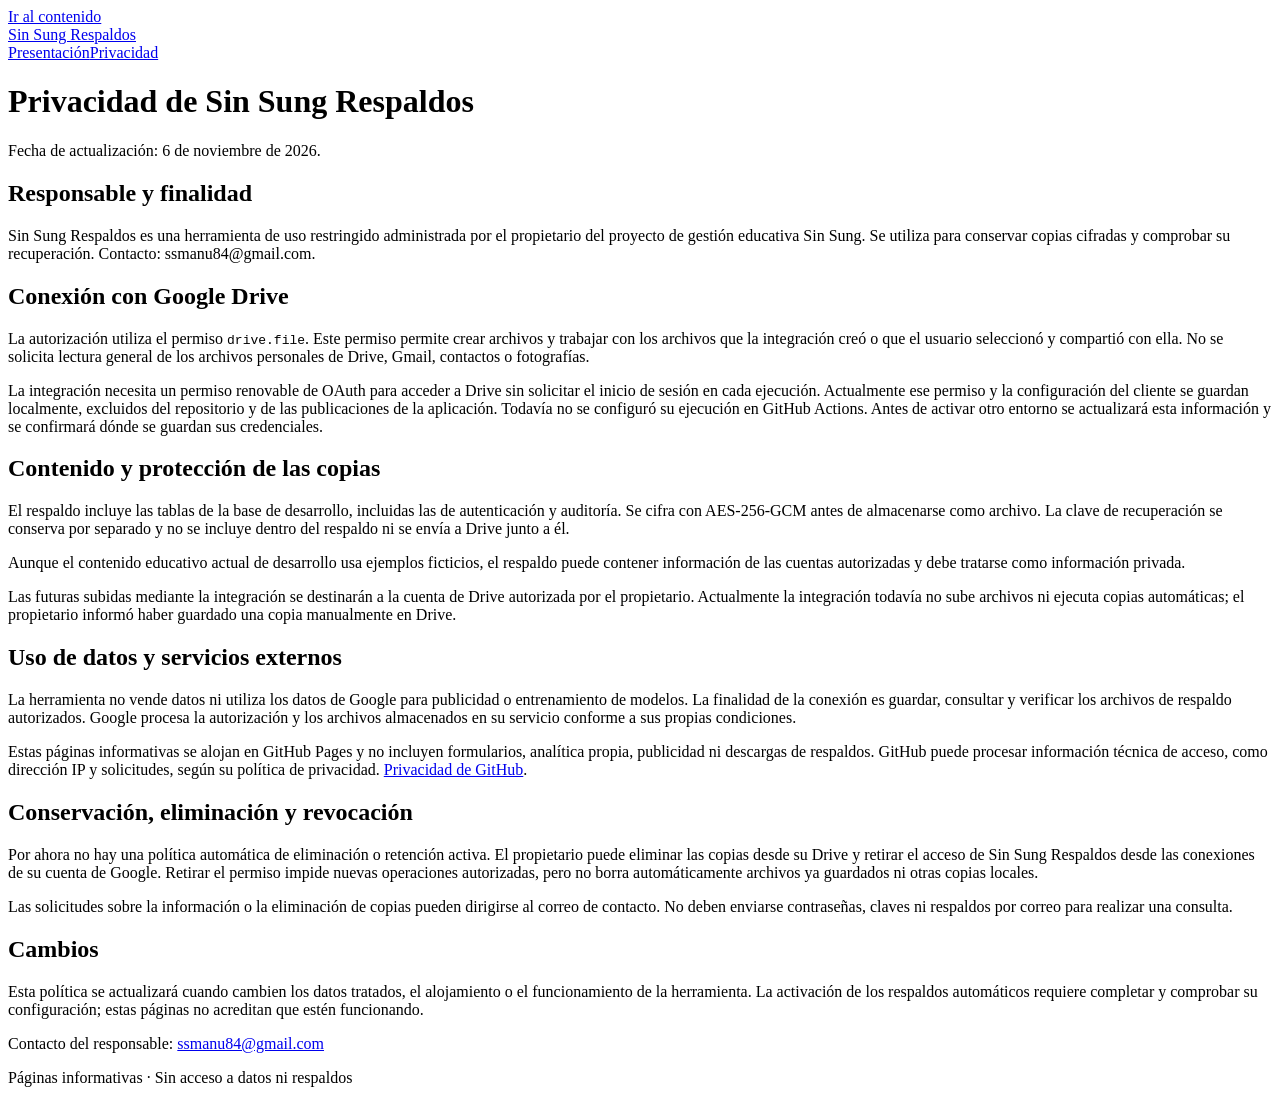
==== privacidad/index.html @ 70606180 "Publicar información y privacidad de Sin Sung Respaldos" ====
<!doctype html>
<html lang="es"><head><meta charset="utf-8"><meta name="viewport" content="width=device-width, initial-scale=1"><meta name="description" content="Información y privacidad de la herramienta privada Sin Sung Respaldos."><meta name="referrer" content="strict-origin-when-cross-origin"><title>Privacidad · Sin Sung Respaldos</title><link rel="stylesheet" href="../styles.css"></head>
<body><a class="skip" href="#contenido">Ir al contenido</a><header><a class="brand" href="../">Sin Sung Respaldos</a><nav aria-label="Información"><a href="../" >Presentación</a><a href="../privacidad/" aria-current="page">Privacidad</a></nav></header><main id="contenido"><h1>Privacidad de Sin Sung Respaldos</h1>
<p>Fecha de actualización: 6 de noviembre de 2026.</p>
<h2>Responsable y finalidad</h2>
<p>Sin Sung Respaldos es una herramienta de uso restringido administrada por el propietario del proyecto de gestión educativa Sin Sung. Se utiliza para conservar copias cifradas y comprobar su recuperación. Contacto: ssmanu84@gmail.com.</p>
<h2>Conexión con Google Drive</h2>
<p>La autorización utiliza el permiso <code>drive.file</code>. Este permiso permite crear archivos y trabajar con los archivos que la integración creó o que el usuario seleccionó y compartió con ella. No se solicita lectura general de los archivos personales de Drive, Gmail, contactos o fotografías.</p>
<p>La integración necesita un permiso renovable de OAuth para acceder a Drive sin solicitar el inicio de sesión en cada ejecución. Actualmente ese permiso y la configuración del cliente se guardan localmente, excluidos del repositorio y de las publicaciones de la aplicación. Todavía no se configuró su ejecución en GitHub Actions. Antes de activar otro entorno se actualizará esta información y se confirmará dónde se guardan sus credenciales.</p>
<h2>Contenido y protección de las copias</h2>
<p>El respaldo incluye las tablas de la base de desarrollo, incluidas las de autenticación y auditoría. Se cifra con AES-256-GCM antes de almacenarse como archivo. La clave de recuperación se conserva por separado y no se incluye dentro del respaldo ni se envía a Drive junto a él.</p>
<p>Aunque el contenido educativo actual de desarrollo usa ejemplos ficticios, el respaldo puede contener información de las cuentas autorizadas y debe tratarse como información privada.</p>
<p>Las futuras subidas mediante la integración se destinarán a la cuenta de Drive autorizada por el propietario. Actualmente la integración todavía no sube archivos ni ejecuta copias automáticas; el propietario informó haber guardado una copia manualmente en Drive.</p>
<h2>Uso de datos y servicios externos</h2>
<p>La herramienta no vende datos ni utiliza los datos de Google para publicidad o entrenamiento de modelos. La finalidad de la conexión es guardar, consultar y verificar los archivos de respaldo autorizados. Google procesa la autorización y los archivos almacenados en su servicio conforme a sus propias condiciones.</p>
<p>Estas páginas informativas se alojan en GitHub Pages y no incluyen formularios, analítica propia, publicidad ni descargas de respaldos. GitHub puede procesar información técnica de acceso, como dirección IP y solicitudes, según su política de privacidad. <a href="https://docs.github.com/en/site-policy/privacy-policies/github-general-privacy-statement">Privacidad de GitHub</a>.</p>
<h2>Conservación, eliminación y revocación</h2>
<p>Por ahora no hay una política automática de eliminación o retención activa. El propietario puede eliminar las copias desde su Drive y retirar el acceso de Sin Sung Respaldos desde las conexiones de su cuenta de Google. Retirar el permiso impide nuevas operaciones autorizadas, pero no borra automáticamente archivos ya guardados ni otras copias locales.</p>
<p>Las solicitudes sobre la información o la eliminación de copias pueden dirigirse al correo de contacto. No deben enviarse contraseñas, claves ni respaldos por correo para realizar una consulta.</p>
<h2>Cambios</h2>
<p>Esta política se actualizará cuando cambien los datos tratados, el alojamiento o el funcionamiento de la herramienta. La activación de los respaldos automáticos requiere completar y comprobar su configuración; estas páginas no acreditan que estén funcionando.</p></main><footer><p>Contacto del responsable: <a href="mailto:ssmanu84@gmail.com">ssmanu84@gmail.com</a></p><p>Páginas informativas · Sin acceso a datos ni respaldos</p></footer></body></html>
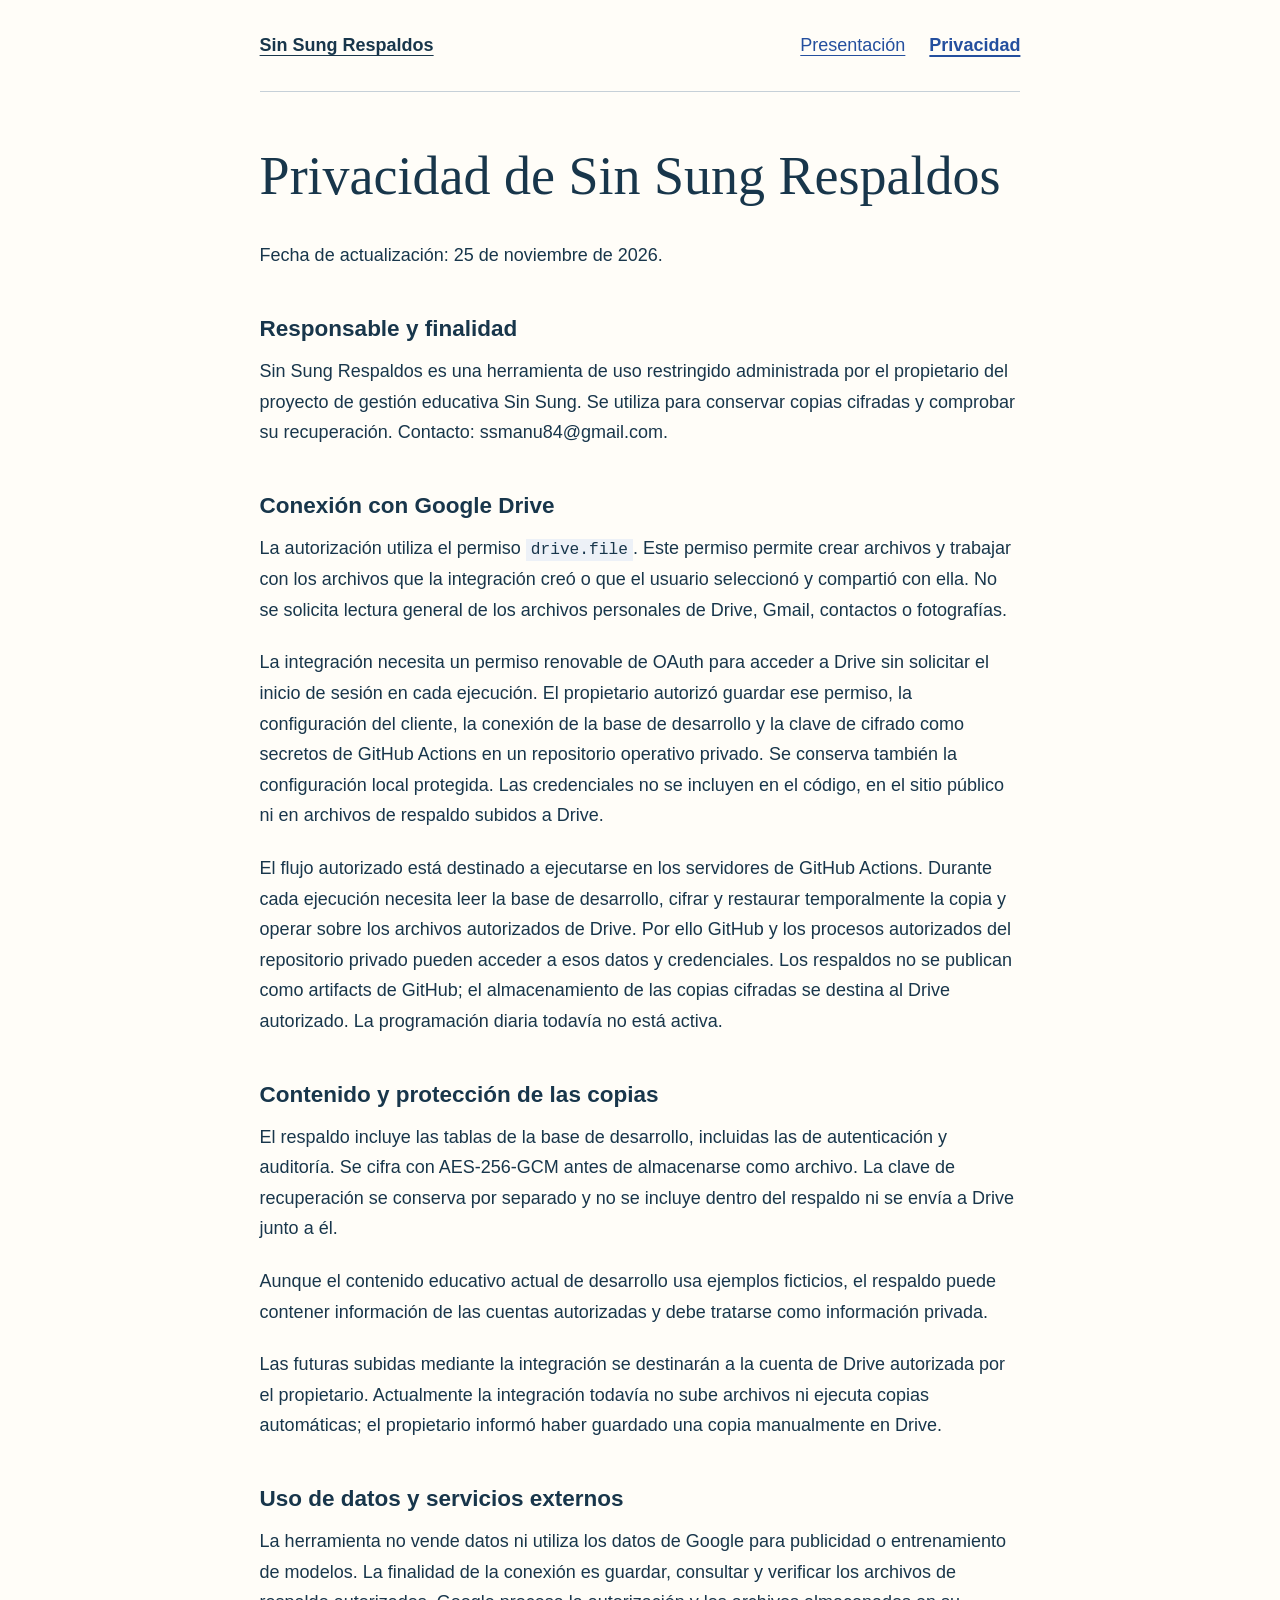
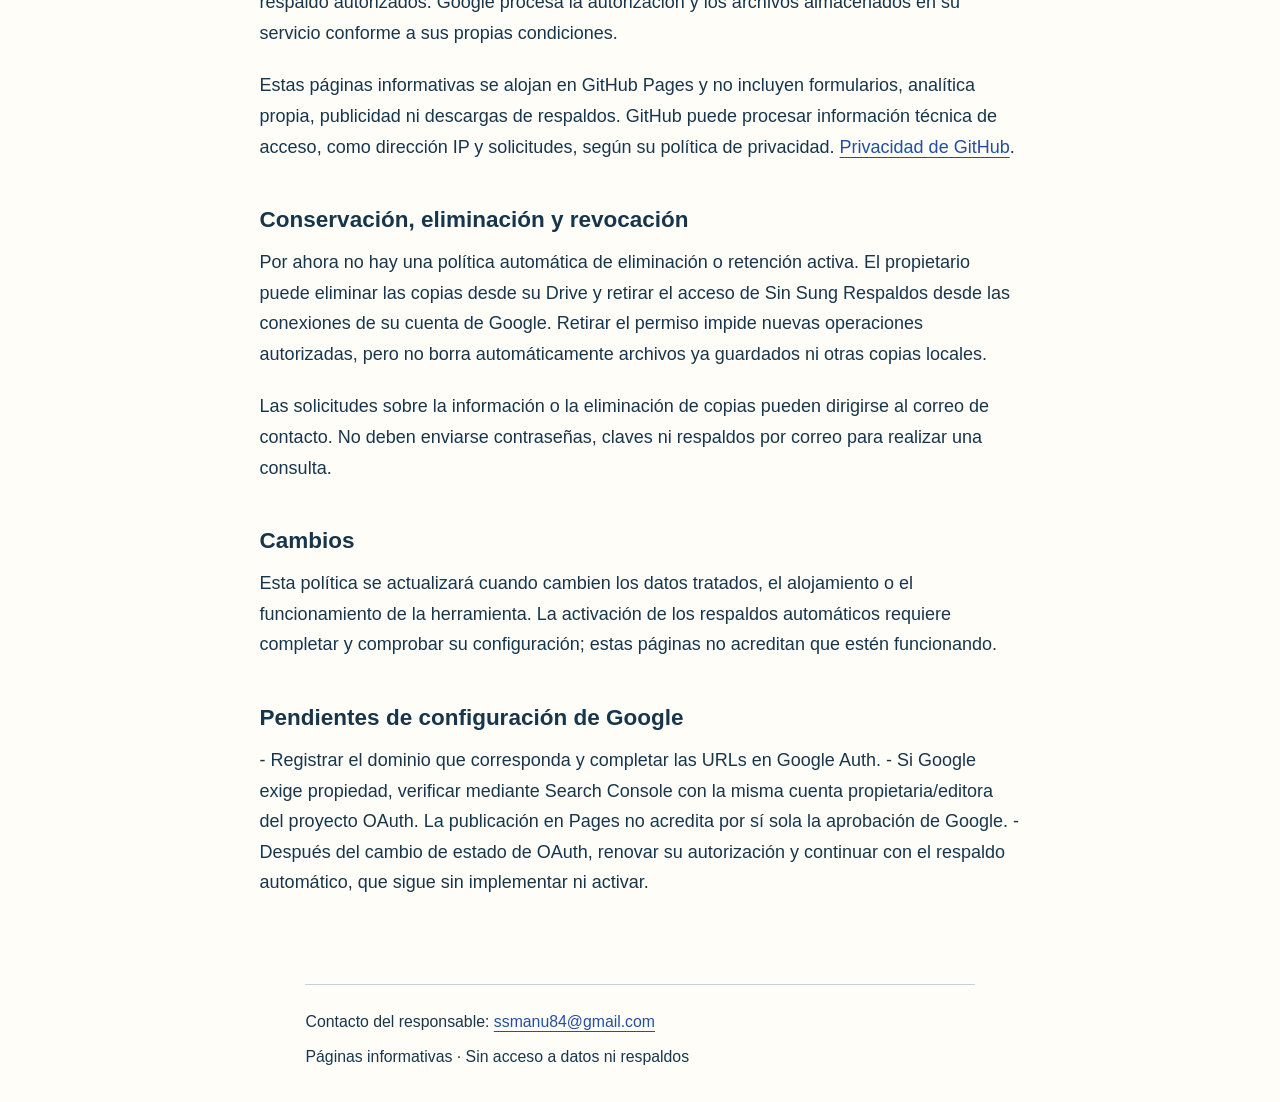
==== commit 1a9dce04: "Informar del procesamiento autorizado de respaldos en GitHub Actions" ====
--- a/privacidad/index.html
+++ b/privacidad/index.html
@@ -1,12 +1,13 @@
 <!doctype html>
 <html lang="es"><head><meta charset="utf-8"><meta name="viewport" content="width=device-width, initial-scale=1"><meta name="description" content="Información y privacidad de la herramienta privada Sin Sung Respaldos."><meta name="referrer" content="strict-origin-when-cross-origin"><title>Privacidad · Sin Sung Respaldos</title><link rel="stylesheet" href="../styles.css"></head>
 <body><a class="skip" href="#contenido">Ir al contenido</a><header><a class="brand" href="../">Sin Sung Respaldos</a><nav aria-label="Información"><a href="../" >Presentación</a><a href="../privacidad/" aria-current="page">Privacidad</a></nav></header><main id="contenido"><h1>Privacidad de Sin Sung Respaldos</h1>
-<p>Fecha de actualización: 6 de noviembre de 2026.</p>
+<p>Fecha de actualización: 25 de noviembre de 2026.</p>
 <h2>Responsable y finalidad</h2>
 <p>Sin Sung Respaldos es una herramienta de uso restringido administrada por el propietario del proyecto de gestión educativa Sin Sung. Se utiliza para conservar copias cifradas y comprobar su recuperación. Contacto: ssmanu84@gmail.com.</p>
 <h2>Conexión con Google Drive</h2>
 <p>La autorización utiliza el permiso <code>drive.file</code>. Este permiso permite crear archivos y trabajar con los archivos que la integración creó o que el usuario seleccionó y compartió con ella. No se solicita lectura general de los archivos personales de Drive, Gmail, contactos o fotografías.</p>
-<p>La integración necesita un permiso renovable de OAuth para acceder a Drive sin solicitar el inicio de sesión en cada ejecución. Actualmente ese permiso y la configuración del cliente se guardan localmente, excluidos del repositorio y de las publicaciones de la aplicación. Todavía no se configuró su ejecución en GitHub Actions. Antes de activar otro entorno se actualizará esta información y se confirmará dónde se guardan sus credenciales.</p>
+<p>La integración necesita un permiso renovable de OAuth para acceder a Drive sin solicitar el inicio de sesión en cada ejecución. El propietario autorizó guardar ese permiso, la configuración del cliente, la conexión de la base de desarrollo y la clave de cifrado como secretos de GitHub Actions en un repositorio operativo privado. Se conserva también la configuración local protegida. Las credenciales no se incluyen en el código, en el sitio público ni en archivos de respaldo subidos a Drive.</p>
+<p>El flujo autorizado está destinado a ejecutarse en los servidores de GitHub Actions. Durante cada ejecución necesita leer la base de desarrollo, cifrar y restaurar temporalmente la copia y operar sobre los archivos autorizados de Drive. Por ello GitHub y los procesos autorizados del repositorio privado pueden acceder a esos datos y credenciales. Los respaldos no se publican como artifacts de GitHub; el almacenamiento de las copias cifradas se destina al Drive autorizado. La programación diaria todavía no está activa.</p>
 <h2>Contenido y protección de las copias</h2>
 <p>El respaldo incluye las tablas de la base de desarrollo, incluidas las de autenticación y auditoría. Se cifra con AES-256-GCM antes de almacenarse como archivo. La clave de recuperación se conserva por separado y no se incluye dentro del respaldo ni se envía a Drive junto a él.</p>
 <p>Aunque el contenido educativo actual de desarrollo usa ejemplos ficticios, el respaldo puede contener información de las cuentas autorizadas y debe tratarse como información privada.</p>
@@ -18,4 +19,8 @@
 <p>Por ahora no hay una política automática de eliminación o retención activa. El propietario puede eliminar las copias desde su Drive y retirar el acceso de Sin Sung Respaldos desde las conexiones de su cuenta de Google. Retirar el permiso impide nuevas operaciones autorizadas, pero no borra automáticamente archivos ya guardados ni otras copias locales.</p>
 <p>Las solicitudes sobre la información o la eliminación de copias pueden dirigirse al correo de contacto. No deben enviarse contraseñas, claves ni respaldos por correo para realizar una consulta.</p>
 <h2>Cambios</h2>
-<p>Esta política se actualizará cuando cambien los datos tratados, el alojamiento o el funcionamiento de la herramienta. La activación de los respaldos automáticos requiere completar y comprobar su configuración; estas páginas no acreditan que estén funcionando.</p></main><footer><p>Contacto del responsable: <a href="mailto:ssmanu84@gmail.com">ssmanu84@gmail.com</a></p><p>Páginas informativas · Sin acceso a datos ni respaldos</p></footer></body></html>
+<p>Esta política se actualizará cuando cambien los datos tratados, el alojamiento o el funcionamiento de la herramienta. La activación de los respaldos automáticos requiere completar y comprobar su configuración; estas páginas no acreditan que estén funcionando.</p>
+<h2>Pendientes de configuración de Google</h2>
+<p>- Registrar el dominio que corresponda y completar las URLs en Google Auth.
+- Si Google exige propiedad, verificar mediante Search Console con la misma cuenta propietaria/editora del proyecto OAuth. La publicación en Pages no acredita por sí sola la aprobación de Google.
+- Después del cambio de estado de OAuth, renovar su autorización y continuar con el respaldo automático, que sigue sin implementar ni activar.</p></main><footer><p>Contacto del responsable: <a href="mailto:ssmanu84@gmail.com">ssmanu84@gmail.com</a></p><p>Páginas informativas · Sin acceso a datos ni respaldos</p></footer></body></html>
--- a/styles.css
+++ b/styles.css
@@ -0,0 +1 @@
+*{box-sizing:border-box}html{color-scheme:light;background:#fffdf8;color:#18364b;font-family:Arial,Helvetica,sans-serif;font-size:18px;line-height:1.7}body{margin:0}header,main,footer{width:min(100% - 48px,76ch);margin-inline:auto}header{padding-block:30px;display:flex;gap:24px;align-items:center;justify-content:space-between;border-bottom:1px solid #c6d0d8}.brand{font-weight:700;color:#18364b}nav{display:flex;gap:24px}a{color:#244f9e;text-underline-offset:4px}nav a[aria-current]{font-weight:700;text-decoration-thickness:2px}main{padding-block:52px 64px}h1,h2{color:#18364b;line-height:1.2;text-wrap:balance}h1{font-family:Georgia,serif;font-size:clamp(2.2rem,6vw,3rem);font-weight:400;margin:0 0 32px}h2{font-size:1.25rem;margin:44px 0 14px}p{margin:0 0 22px;overflow-wrap:anywhere}code{font-size:.9em;background:#edf1f7;padding:2px 5px}footer{font-size:.88rem;padding-block:24px;border-top:1px solid #c6d0d8}footer p{margin-bottom:8px}.skip{position:absolute;left:16px;top:-90px;background:#fff;padding:10px}.skip:focus{top:10px}a:focus-visible{outline:3px solid #244f9e;outline-offset:5px}a:hover{text-decoration-thickness:2px}::selection{background:#cddbf8;color:#18364b}@media(max-width:550px){header,main,footer{width:calc(100% - 36px)}header{align-items:flex-start;flex-direction:column;gap:12px}nav{gap:24px}main{padding-top:36px}h1{margin-bottom:24px}}
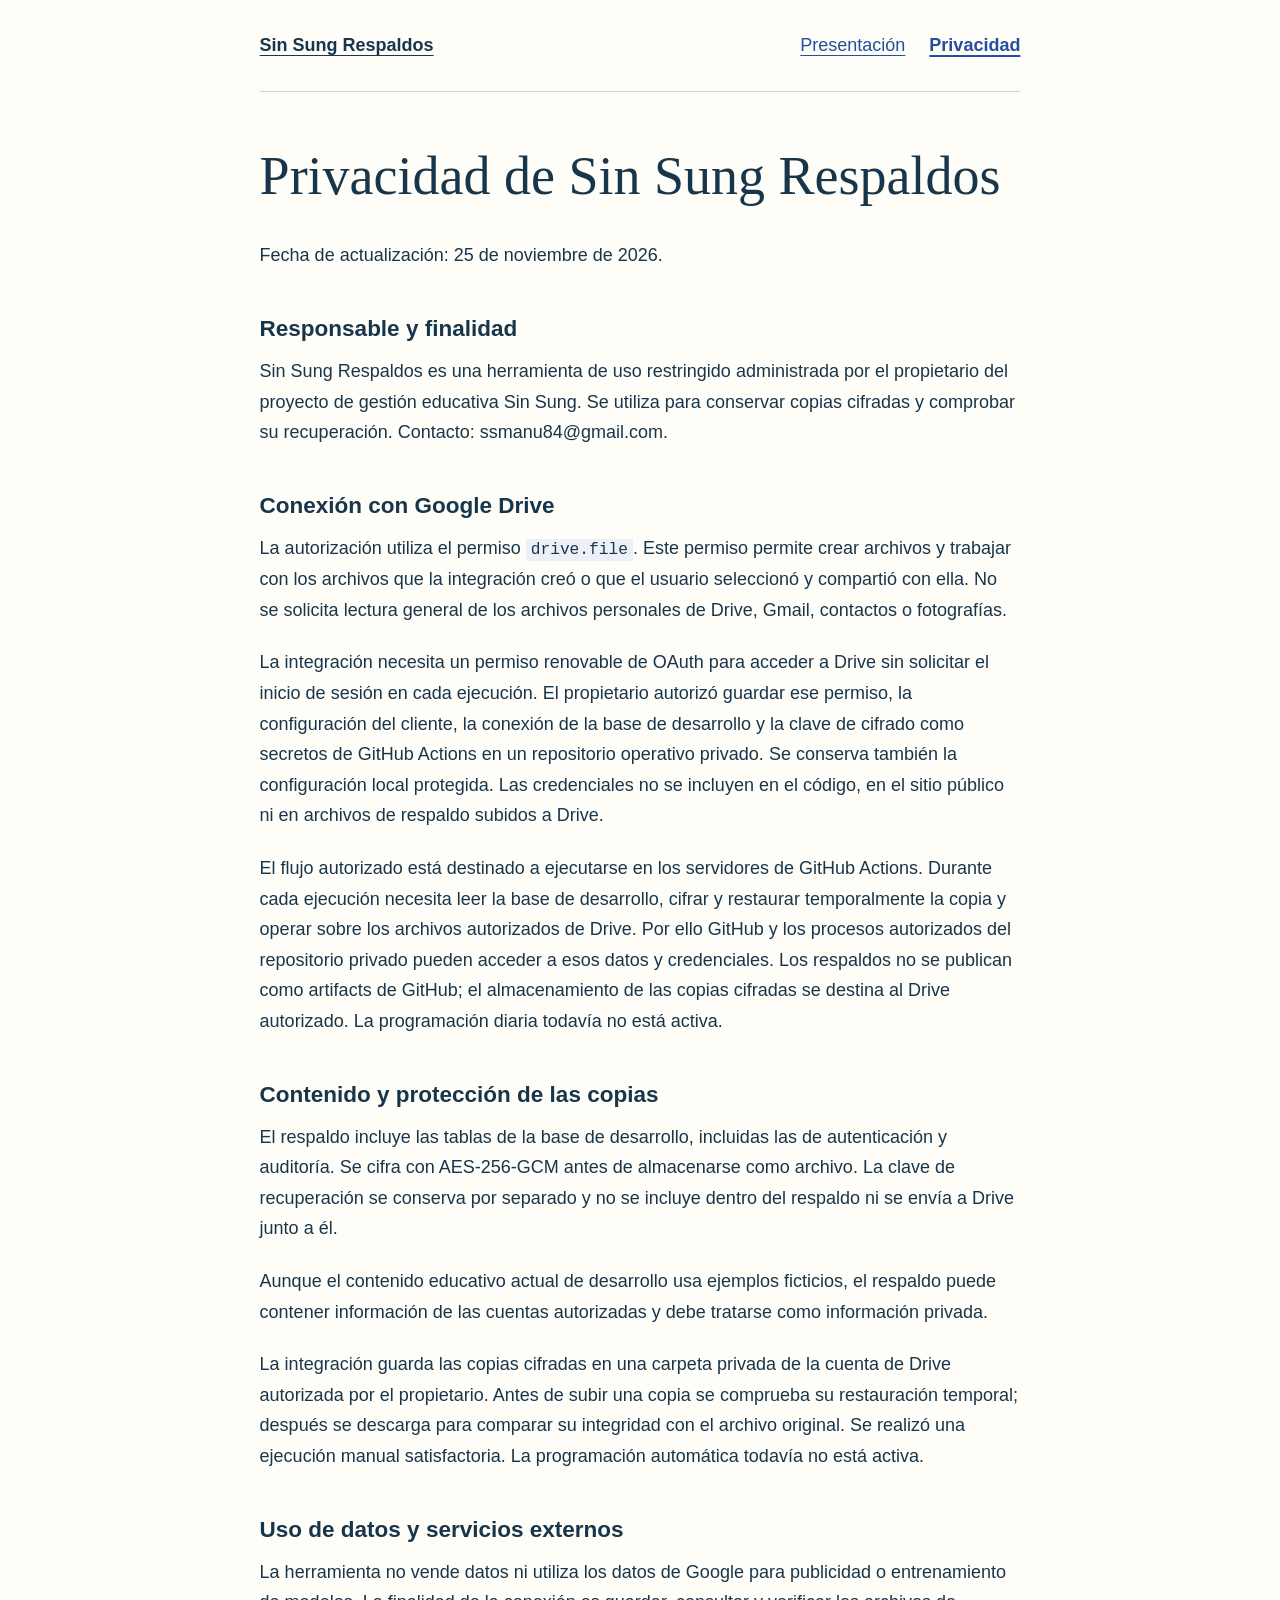
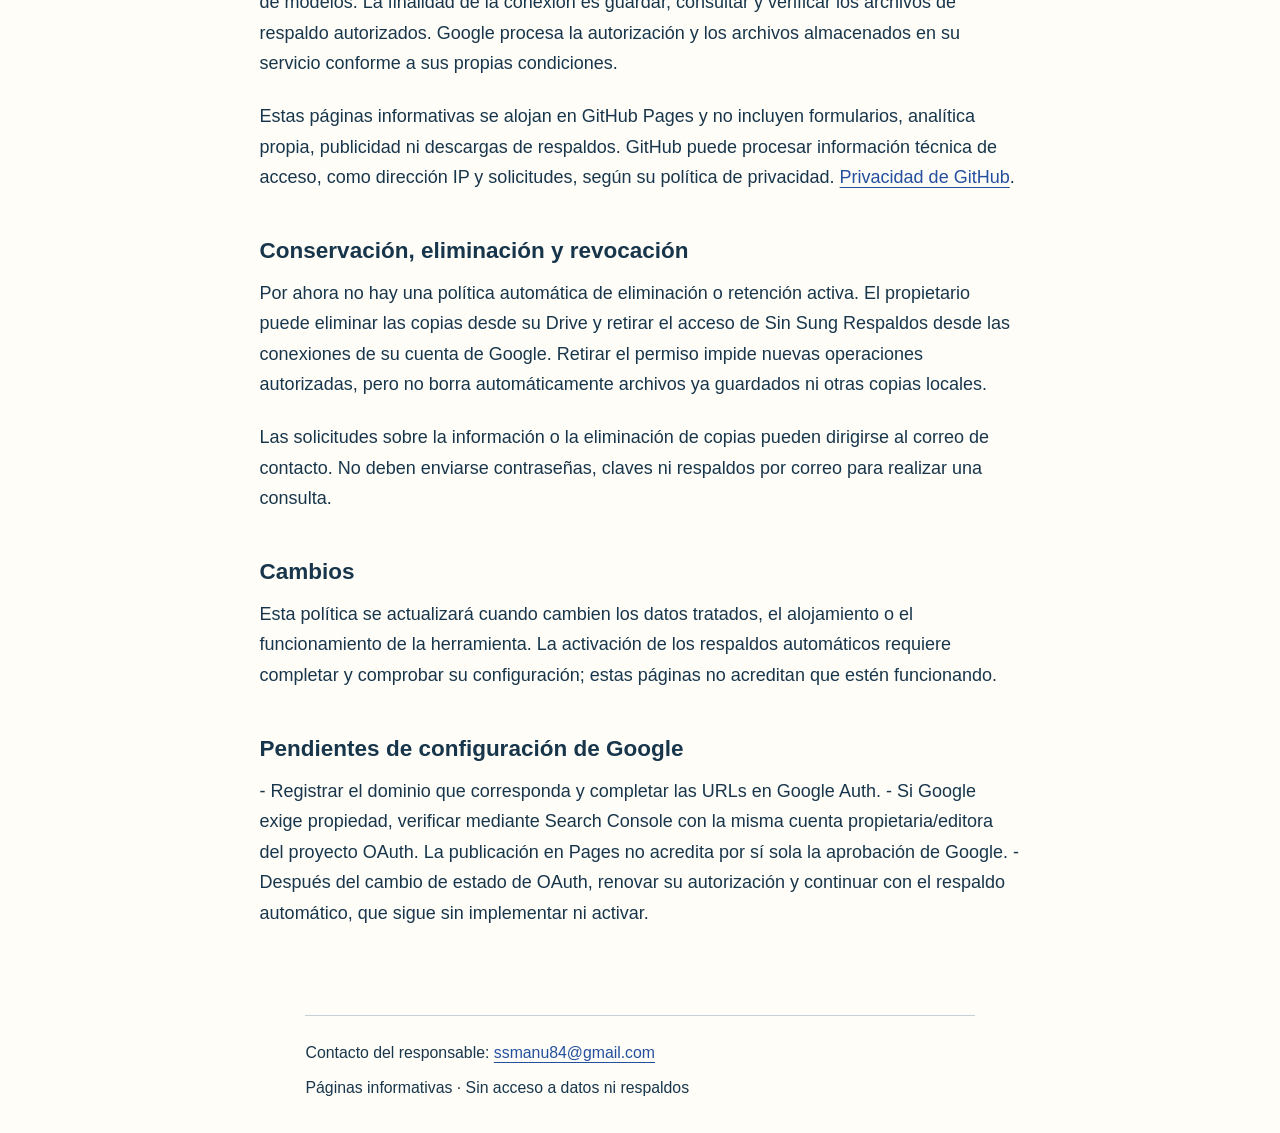
==== commit 4b50f870: "Documentar prueba manual de respaldo cifrado y horario aún apagado" ====
--- a/privacidad/index.html
+++ b/privacidad/index.html
@@ -11,7 +11,7 @@
 <h2>Contenido y protección de las copias</h2>
 <p>El respaldo incluye las tablas de la base de desarrollo, incluidas las de autenticación y auditoría. Se cifra con AES-256-GCM antes de almacenarse como archivo. La clave de recuperación se conserva por separado y no se incluye dentro del respaldo ni se envía a Drive junto a él.</p>
 <p>Aunque el contenido educativo actual de desarrollo usa ejemplos ficticios, el respaldo puede contener información de las cuentas autorizadas y debe tratarse como información privada.</p>
-<p>Las futuras subidas mediante la integración se destinarán a la cuenta de Drive autorizada por el propietario. Actualmente la integración todavía no sube archivos ni ejecuta copias automáticas; el propietario informó haber guardado una copia manualmente en Drive.</p>
+<p>La integración guarda las copias cifradas en una carpeta privada de la cuenta de Drive autorizada por el propietario. Antes de subir una copia se comprueba su restauración temporal; después se descarga para comparar su integridad con el archivo original. Se realizó una ejecución manual satisfactoria. La programación automática todavía no está activa.</p>
 <h2>Uso de datos y servicios externos</h2>
 <p>La herramienta no vende datos ni utiliza los datos de Google para publicidad o entrenamiento de modelos. La finalidad de la conexión es guardar, consultar y verificar los archivos de respaldo autorizados. Google procesa la autorización y los archivos almacenados en su servicio conforme a sus propias condiciones.</p>
 <p>Estas páginas informativas se alojan en GitHub Pages y no incluyen formularios, analítica propia, publicidad ni descargas de respaldos. GitHub puede procesar información técnica de acceso, como dirección IP y solicitudes, según su política de privacidad. <a href="https://docs.github.com/en/site-policy/privacy-policies/github-general-privacy-statement">Privacidad de GitHub</a>.</p>
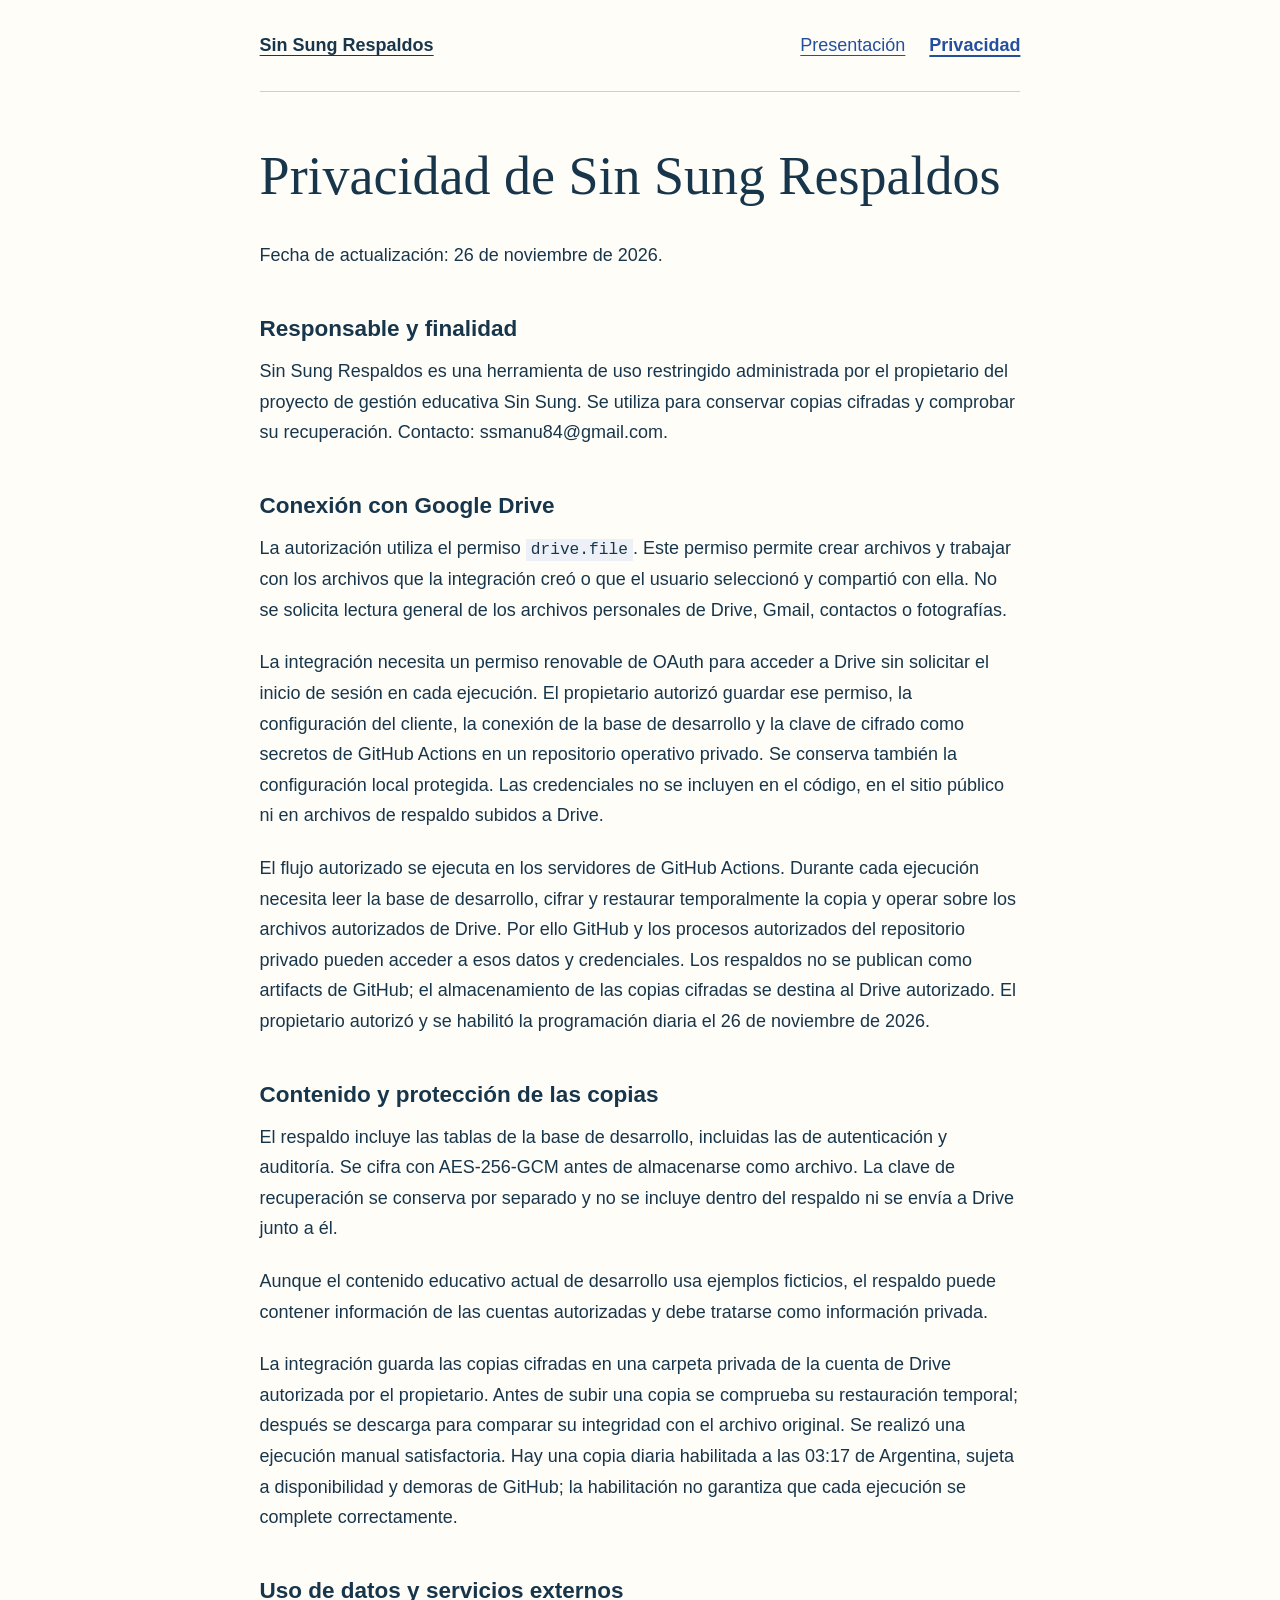
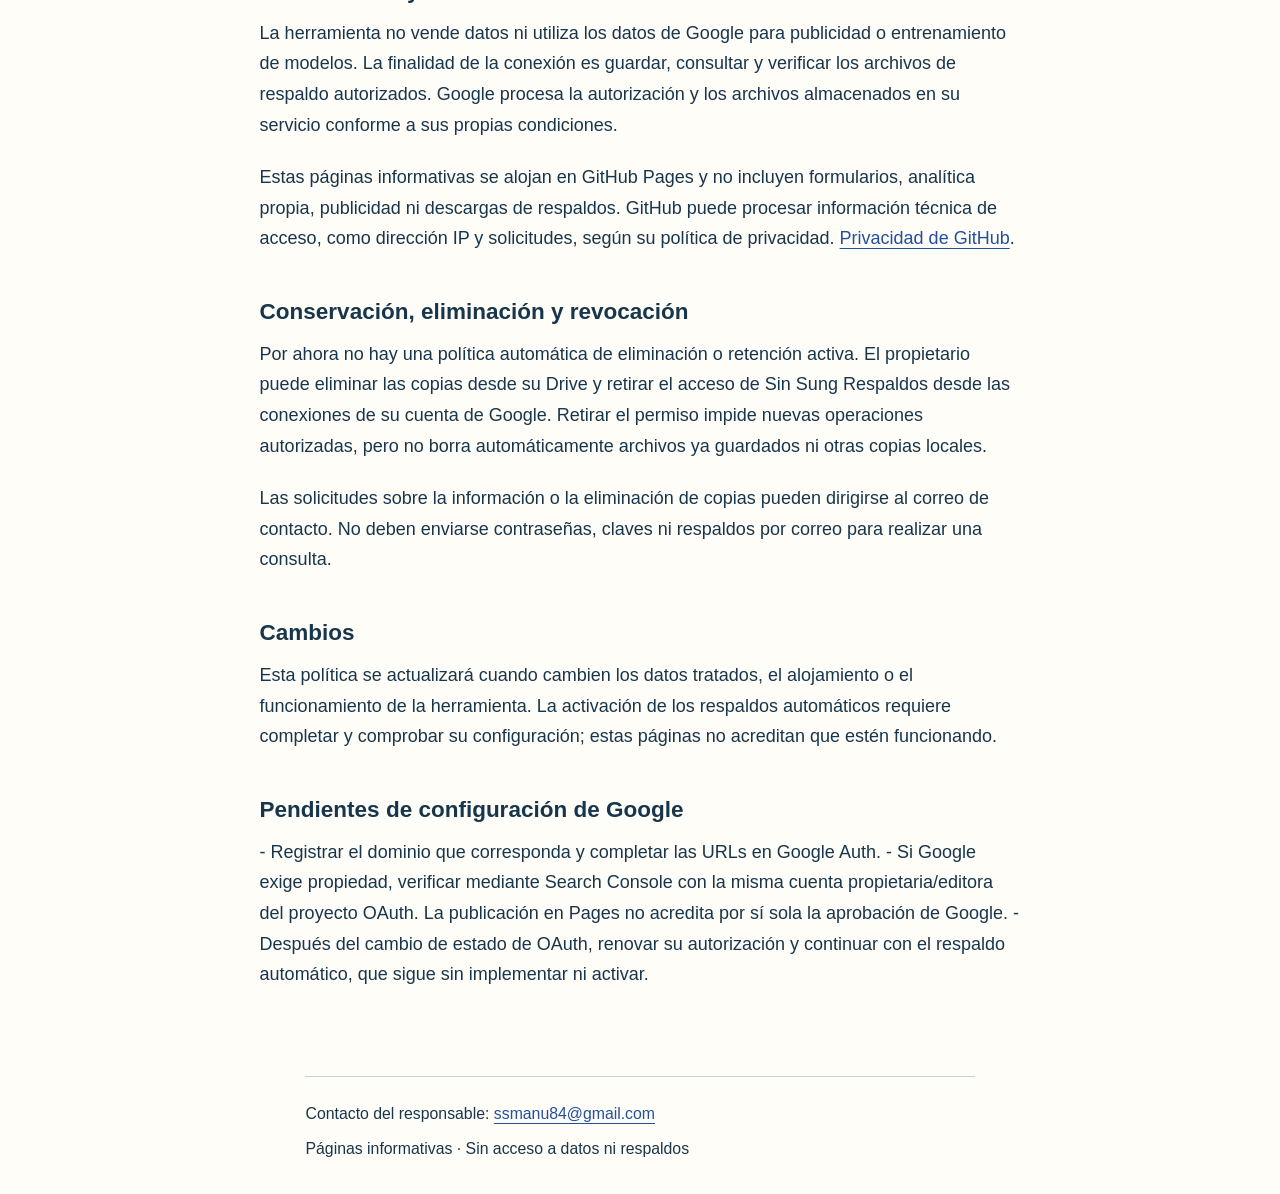
==== commit 4453ec4a: "Reflejar activación autorizada del respaldo diario a las 03:17 Argentina" ====
--- a/privacidad/index.html
+++ b/privacidad/index.html
@@ -1,17 +1,17 @@
 <!doctype html>
 <html lang="es"><head><meta charset="utf-8"><meta name="viewport" content="width=device-width, initial-scale=1"><meta name="description" content="Información y privacidad de la herramienta privada Sin Sung Respaldos."><meta name="referrer" content="strict-origin-when-cross-origin"><title>Privacidad · Sin Sung Respaldos</title><link rel="stylesheet" href="../styles.css"></head>
 <body><a class="skip" href="#contenido">Ir al contenido</a><header><a class="brand" href="../">Sin Sung Respaldos</a><nav aria-label="Información"><a href="../" >Presentación</a><a href="../privacidad/" aria-current="page">Privacidad</a></nav></header><main id="contenido"><h1>Privacidad de Sin Sung Respaldos</h1>
-<p>Fecha de actualización: 25 de noviembre de 2026.</p>
+<p>Fecha de actualización: 26 de noviembre de 2026.</p>
 <h2>Responsable y finalidad</h2>
 <p>Sin Sung Respaldos es una herramienta de uso restringido administrada por el propietario del proyecto de gestión educativa Sin Sung. Se utiliza para conservar copias cifradas y comprobar su recuperación. Contacto: ssmanu84@gmail.com.</p>
 <h2>Conexión con Google Drive</h2>
 <p>La autorización utiliza el permiso <code>drive.file</code>. Este permiso permite crear archivos y trabajar con los archivos que la integración creó o que el usuario seleccionó y compartió con ella. No se solicita lectura general de los archivos personales de Drive, Gmail, contactos o fotografías.</p>
 <p>La integración necesita un permiso renovable de OAuth para acceder a Drive sin solicitar el inicio de sesión en cada ejecución. El propietario autorizó guardar ese permiso, la configuración del cliente, la conexión de la base de desarrollo y la clave de cifrado como secretos de GitHub Actions en un repositorio operativo privado. Se conserva también la configuración local protegida. Las credenciales no se incluyen en el código, en el sitio público ni en archivos de respaldo subidos a Drive.</p>
-<p>El flujo autorizado está destinado a ejecutarse en los servidores de GitHub Actions. Durante cada ejecución necesita leer la base de desarrollo, cifrar y restaurar temporalmente la copia y operar sobre los archivos autorizados de Drive. Por ello GitHub y los procesos autorizados del repositorio privado pueden acceder a esos datos y credenciales. Los respaldos no se publican como artifacts de GitHub; el almacenamiento de las copias cifradas se destina al Drive autorizado. La programación diaria todavía no está activa.</p>
+<p>El flujo autorizado se ejecuta en los servidores de GitHub Actions. Durante cada ejecución necesita leer la base de desarrollo, cifrar y restaurar temporalmente la copia y operar sobre los archivos autorizados de Drive. Por ello GitHub y los procesos autorizados del repositorio privado pueden acceder a esos datos y credenciales. Los respaldos no se publican como artifacts de GitHub; el almacenamiento de las copias cifradas se destina al Drive autorizado. El propietario autorizó y se habilitó la programación diaria el 26 de noviembre de 2026.</p>
 <h2>Contenido y protección de las copias</h2>
 <p>El respaldo incluye las tablas de la base de desarrollo, incluidas las de autenticación y auditoría. Se cifra con AES-256-GCM antes de almacenarse como archivo. La clave de recuperación se conserva por separado y no se incluye dentro del respaldo ni se envía a Drive junto a él.</p>
 <p>Aunque el contenido educativo actual de desarrollo usa ejemplos ficticios, el respaldo puede contener información de las cuentas autorizadas y debe tratarse como información privada.</p>
-<p>La integración guarda las copias cifradas en una carpeta privada de la cuenta de Drive autorizada por el propietario. Antes de subir una copia se comprueba su restauración temporal; después se descarga para comparar su integridad con el archivo original. Se realizó una ejecución manual satisfactoria. La programación automática todavía no está activa.</p>
+<p>La integración guarda las copias cifradas en una carpeta privada de la cuenta de Drive autorizada por el propietario. Antes de subir una copia se comprueba su restauración temporal; después se descarga para comparar su integridad con el archivo original. Se realizó una ejecución manual satisfactoria. Hay una copia diaria habilitada a las 03:17 de Argentina, sujeta a disponibilidad y demoras de GitHub; la habilitación no garantiza que cada ejecución se complete correctamente.</p>
 <h2>Uso de datos y servicios externos</h2>
 <p>La herramienta no vende datos ni utiliza los datos de Google para publicidad o entrenamiento de modelos. La finalidad de la conexión es guardar, consultar y verificar los archivos de respaldo autorizados. Google procesa la autorización y los archivos almacenados en su servicio conforme a sus propias condiciones.</p>
 <p>Estas páginas informativas se alojan en GitHub Pages y no incluyen formularios, analítica propia, publicidad ni descargas de respaldos. GitHub puede procesar información técnica de acceso, como dirección IP y solicitudes, según su política de privacidad. <a href="https://docs.github.com/en/site-policy/privacy-policies/github-general-privacy-statement">Privacidad de GitHub</a>.</p>
